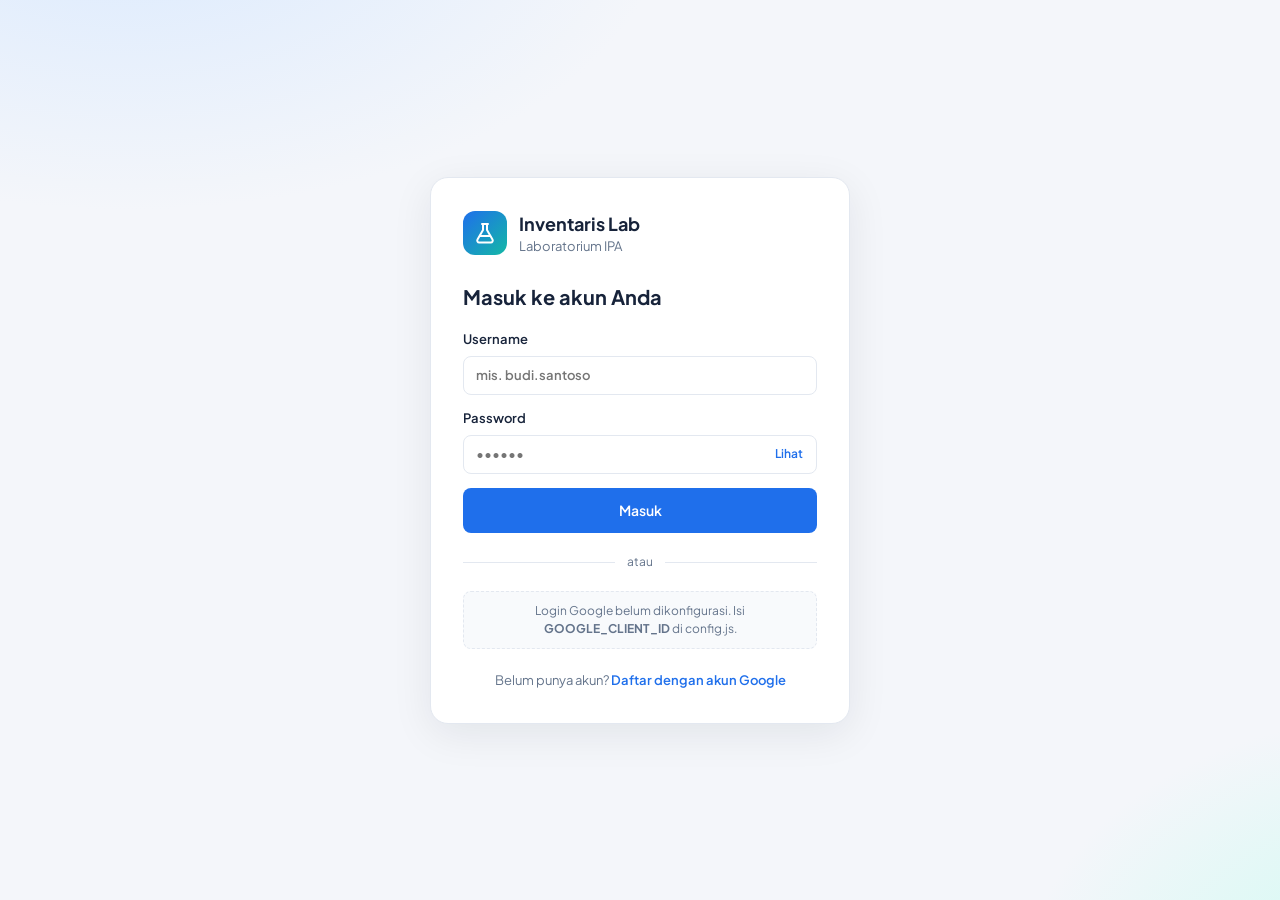
==== e-lab/index.html @ 64765d6a "Add files via upload" ====
<!doctype html>
<html lang="id">
<head>
  <meta charset="utf-8">
  <meta name="viewport" content="width=device-width, initial-scale=1">
  <title>Inventaris Lab</title>
  <link rel="preconnect" href="https://fonts.googleapis.com">
  <link href="https://fonts.googleapis.com/css2?family=Plus+Jakarta+Sans:wght@400;500;600;700&display=swap" rel="stylesheet">
  <link rel="stylesheet" href="style.css">
  <script src="https://accounts.google.com/gsi/client" async defer></script>
</head>
<body>

  <!-- ====================== HALAMAN LOGIN ====================== -->
  <section id="view-login" class="auth-view" hidden>
    <div class="auth-card">
      <div class="auth-brand">
        <div class="logo" aria-hidden="true">
          <svg viewBox="0 0 24 24" width="24" height="24" fill="none" stroke="currentColor" stroke-width="2" stroke-linecap="round" stroke-linejoin="round"><path d="M9 3h6M10 3v6L4.5 18.5A2 2 0 0 0 6.2 21.5h11.6a2 2 0 0 0 1.7-3L14 9V3"/><path d="M7 15h10"/></svg>
        </div>
        <div><h1>Inventaris Lab</h1><p class="muted nama-lab">Laboratorium</p></div>
      </div>
      <h2>Masuk ke akun Anda</h2>
      <form id="formLogin" class="stack" autocomplete="on">
        <label class="field">Username
          <input name="username" required autocomplete="username" placeholder="mis. budi.santoso">
        </label>
        <label class="field">Password
          <span class="pw-wrap">
            <input name="password" type="password" required autocomplete="current-password" placeholder="••••••">
            <button type="button" class="pw-toggle" aria-label="Tampilkan password">Lihat</button>
          </span>
        </label>
        <button type="submit" class="btn primary block">Masuk</button>
      </form>
      <div class="divider"><span>atau</span></div>
      <div id="gLoginBtn" class="gbtn"></div>
      <p class="auth-switch">Belum punya akun? <a href="#register">Daftar dengan akun Google</a></p>
    </div>
  </section>

  <!-- ==================== HALAMAN REGISTRASI ==================== -->
  <section id="view-register" class="auth-view" hidden>
    <div class="auth-card">
      <div class="auth-brand">
        <div class="logo" aria-hidden="true">
          <svg viewBox="0 0 24 24" width="24" height="24" fill="none" stroke="currentColor" stroke-width="2" stroke-linecap="round" stroke-linejoin="round"><path d="M9 3h6M10 3v6L4.5 18.5A2 2 0 0 0 6.2 21.5h11.6a2 2 0 0 0 1.7-3L14 9V3"/><path d="M7 15h10"/></svg>
        </div>
        <div><h1>Inventaris Lab</h1><p class="muted nama-lab">Laboratorium</p></div>
      </div>
      <h2>Daftar akun peminjam</h2>

      <div id="regStep1">
        <ol class="steps">
          <li class="on">Verifikasi email Google</li>
          <li>Buat username &amp; password</li>
        </ol>
        <p class="muted">Pendaftaran memakai email Google Anda agar identitas peminjam terverifikasi.</p>
        <div id="gRegBtn" class="gbtn"></div>
      </div>

      <form id="formRegister" class="stack" hidden>
        <ol class="steps">
          <li class="done">Verifikasi email Google</li>
          <li class="on">Buat username &amp; password</li>
        </ol>
        <div class="email-chip">
          <span>✓</span><div><small>Email terverifikasi</small><strong id="regEmail"></strong></div>
        </div>
        <label class="field">Nama lengkap
          <input name="nama" required placeholder="Nama sesuai identitas">
        </label>
        <label class="field">Username
          <input name="username" required pattern="[a-z0-9._]{3,30}" autocomplete="username"
                 title="3–30 karakter: huruf kecil, angka, titik, garis bawah">
          <small class="hint">Huruf kecil, angka, titik, atau garis bawah (3–30 karakter).</small>
        </label>
        <label class="field">Password
          <span class="pw-wrap">
            <input name="password" type="password" minlength="6" required autocomplete="new-password">
            <button type="button" class="pw-toggle" aria-label="Tampilkan password">Lihat</button>
          </span>
        </label>
        <label class="field">Ulangi password
          <input name="password2" type="password" minlength="6" required autocomplete="new-password">
        </label>
        <button type="submit" class="btn primary block">Daftar</button>
        <button type="button" id="regGanti" class="btn ghost block">Gunakan akun Google lain</button>
      </form>

      <p class="auth-switch">Sudah punya akun? <a href="#login">Masuk</a></p>
    </div>
  </section>

  <!-- ======================= APLIKASI ======================= -->
  <div id="view-app" hidden>
    <header class="topbar">
      <div class="brand">
        <div class="logo sm" aria-hidden="true">
          <svg viewBox="0 0 24 24" width="20" height="20" fill="none" stroke="currentColor" stroke-width="2" stroke-linecap="round" stroke-linejoin="round"><path d="M9 3h6M10 3v6L4.5 18.5A2 2 0 0 0 6.2 21.5h11.6a2 2 0 0 0 1.7-3L14 9V3"/><path d="M7 15h10"/></svg>
        </div>
        <div><h1>Inventaris Lab</h1><p class="muted nama-lab">Laboratorium</p></div>
      </div>
      <div class="topbar-right">
        <div class="user-chip">
          <div class="avatar" id="userAvatar">A</div>
          <div class="user-meta"><strong id="userNama">—</strong><span id="userRole" class="badge">—</span></div>
        </div>
        <button id="btnRefresh" class="btn ghost icon" title="Muat ulang data" aria-label="Muat ulang">
          <svg viewBox="0 0 24 24" width="16" height="16" fill="none" stroke="currentColor" stroke-width="2"><path d="M21 12a9 9 0 1 1-3-6.7L21 8"/><path d="M21 3v5h-5"/></svg>
        </button>
        <button id="btnLogout" class="btn ghost">Keluar</button>
      </div>
    </header>

    <nav id="tabs" class="tabs" role="tablist"></nav>

    <main>
      <!-- ---------- PEMINJAM: KATALOG ---------- -->
      <section id="p-katalog" class="panel">
        <div class="page-head">
          <div><h2>Pinjam barang</h2><p class="muted">Pilih barang lalu ajukan peminjaman. Admin akan menyetujui pengajuan Anda.</p></div>
        </div>
        <div class="toolbar">
          <input id="qKatalog" type="search" placeholder="Cari nama atau kode barang…">
          <select id="fKatalogKat"><option value="">Semua kategori</option></select>
          <label class="check"><input type="checkbox" id="fKatalogAda" checked> Hanya yang tersedia</label>
        </div>
        <div id="gridKatalog" class="item-grid"></div>
        <p id="emptyKatalog" class="empty card" hidden>Tidak ada barang yang cocok.</p>
      </section>

      <!-- ---------- PEMINJAM: PEMINJAMAN SAYA ---------- -->
      <section id="p-saya" class="panel">
        <div class="stats three">
          <div class="stat warn"><span class="stat-label">Menunggu persetujuan</span><strong id="stSayaTunggu">0</strong></div>
          <div class="stat"><span class="stat-label">Sedang saya pinjam</span><strong id="stSayaPinjam">0</strong></div>
          <div class="stat danger"><span class="stat-label">Terlambat kembali</span><strong id="stSayaTelat">0</strong></div>
        </div>
        <div class="toolbar">
          <select id="fSayaStatus"><option value="">Semua status</option></select>
          <div class="spacer"></div>
          <button class="btn primary" data-goto="katalog">+ Ajukan peminjaman</button>
        </div>
        <div class="card table-wrap">
          <table>
            <thead><tr>
              <th>Tgl pinjam</th><th>Barang</th><th class="num">Jml</th><th>Rencana kembali</th>
              <th>Status</th><th>Catatan admin</th><th class="aksi">Aksi</th>
            </tr></thead>
            <tbody id="tbSaya"></tbody>
          </table>
          <p id="emptySaya" class="empty" hidden>Anda belum pernah mengajukan peminjaman.</p>
        </div>
      </section>

      <!-- ---------- ADMIN: DASHBOARD ---------- -->
      <section id="p-dashboard" class="panel">
        <div class="stats five">
          <div class="stat"><span class="stat-label">Jenis barang</span><strong id="stJenis">0</strong></div>
          <div class="stat"><span class="stat-label">Total unit</span><strong id="stUnit">0</strong></div>
          <div class="stat warn"><span class="stat-label">Menunggu persetujuan</span><strong id="stTunggu">0</strong></div>
          <div class="stat info"><span class="stat-label">Unit dipinjam</span><strong id="stPinjam">0</strong></div>
          <div class="stat ok"><span class="stat-label">Pengguna</span><strong id="stUser">0</strong></div>
        </div>
        <div class="grid-2">
          <div class="card">
            <h3 class="card-title">Pengajuan menunggu persetujuan</h3>
            <div id="listTunggu" class="list"></div>
          </div>
          <div class="card">
            <h3 class="card-title">Terlambat dikembalikan</h3>
            <div id="listTelat" class="list"></div>
          </div>
          <div class="card span-2">
            <h3 class="card-title">Unit per kategori</h3>
            <div id="chartKategori" class="bars"></div>
          </div>
        </div>
      </section>

      <!-- ---------- ADMIN: BARANG ---------- -->
      <section id="p-barang" class="panel">
        <div class="toolbar">
          <input id="qBarang" type="search" placeholder="Cari kode, nama, lokasi…">
          <select id="fKategori"><option value="">Semua kategori</option></select>
          <select id="fKondisi"><option value="">Semua kondisi</option></select>
          <div class="spacer"></div>
          <button id="btnExport" class="btn ghost">Export CSV</button>
          <button id="btnTambahBarang" class="btn primary">+ Tambah barang</button>
        </div>
        <div class="card table-wrap">
          <table>
            <thead><tr>
              <th>Kode</th><th>Nama barang</th><th>Kategori</th><th class="num">Jumlah</th>
              <th class="num">Tersedia</th><th>Kondisi</th><th>Lokasi</th><th class="aksi">Aksi</th>
            </tr></thead>
            <tbody id="tbBarang"></tbody>
          </table>
          <p id="emptyBarang" class="empty" hidden>Belum ada data barang.</p>
        </div>
      </section>

      <!-- ---------- ADMIN: PEMINJAMAN ---------- -->
      <section id="p-peminjaman" class="panel">
        <div class="toolbar">
          <input id="qLoan" type="search" placeholder="Cari barang atau peminjam…">
          <select id="fLoanStatus"><option value="">Semua status</option></select>
          <div class="spacer"></div>
          <button id="btnTambahLoan" class="btn primary">+ Tambah peminjaman</button>
        </div>
        <div class="card table-wrap">
          <table>
            <thead><tr>
              <th>Tgl pinjam</th><th>Barang</th><th>Peminjam</th><th class="num">Jml</th>
              <th>Rencana kembali</th><th>Status</th><th>Keperluan</th><th class="aksi">Aksi</th>
            </tr></thead>
            <tbody id="tbLoan"></tbody>
          </table>
          <p id="emptyLoan" class="empty" hidden>Belum ada data peminjaman.</p>
        </div>
      </section>

      <!-- ---------- ADMIN: USERS ---------- -->
      <section id="p-users" class="panel">
        <div class="toolbar">
          <input id="qUser" type="search" placeholder="Cari nama, username, email…">
          <select id="fUserRole">
            <option value="">Semua peran</option><option value="admin">Admin</option><option value="peminjam">Peminjam</option>
          </select>
          <div class="spacer"></div>
          <button id="btnTambahUser" class="btn primary">+ Tambah pengguna</button>
        </div>
        <div class="card table-wrap">
          <table>
            <thead><tr>
              <th>Username</th><th>Nama</th><th>Email</th><th>Peran</th><th>Status</th>
              <th>Terdaftar</th><th class="aksi">Aksi</th>
            </tr></thead>
            <tbody id="tbUser"></tbody>
          </table>
          <p id="emptyUser" class="empty" hidden>Belum ada pengguna.</p>
        </div>
      </section>

      <!-- ---------- PROFIL (semua peran) ---------- -->
      <section id="p-profil" class="panel">
        <div class="grid-2">
          <div class="card">
            <h3 class="card-title">Profil saya</h3>
            <dl class="profile" id="profilInfo"></dl>
          </div>
          <div class="card">
            <h3 class="card-title">Ganti password</h3>
            <form id="formPassword" class="stack">
              <label class="field">Password lama<input name="lama" type="password" required autocomplete="current-password"></label>
              <label class="field">Password baru<input name="baru" type="password" minlength="6" required autocomplete="new-password"></label>
              <label class="field">Ulangi password baru<input name="baru2" type="password" minlength="6" required autocomplete="new-password"></label>
              <button class="btn primary" type="submit">Simpan password</button>
            </form>
          </div>
        </div>
      </section>
    </main>
  </div>

  <!-- ======================= DIALOG ======================= -->
  <dialog id="dlgAjukan">
    <form id="formAjukan" method="dialog">
      <h3>Ajukan peminjaman</h3>
      <div class="ajukan-info" id="ajukanInfo"></div>
      <input type="hidden" name="id_barang">
      <div class="form-grid">
        <label>Jumlah *<input name="jumlah" type="number" min="1" step="1" required value="1"></label>
        <span></span>
        <label>Tanggal pinjam *<input name="tanggal_pinjam" type="date" required></label>
        <label>Rencana kembali *<input name="rencana_kembali" type="date" required></label>
        <label class="full">Keperluan *<textarea name="keperluan" rows="2" required placeholder="mis. Praktikum Biologi kelas XI IPA 2"></textarea></label>
      </div>
      <div class="dlg-actions">
        <button type="button" class="btn ghost" data-close>Batal</button>
        <button type="submit" class="btn primary">Kirim pengajuan</button>
      </div>
    </form>
  </dialog>

  <dialog id="dlgBarang">
    <form id="formBarang" method="dialog">
      <h3 id="dlgBarangTitle">Tambah barang</h3>
      <div class="form-grid">
        <label>Kode barang *<input name="kode" required placeholder="ALT-001"></label>
        <label>Nama barang *<input name="nama" required placeholder="Mikroskop binokuler"></label>
        <label>Kategori<input name="kategori" list="dlKategori" placeholder="Alat Ukur"></label>
        <label>Jumlah *<input name="jumlah" type="number" min="0" step="1" required value="1"></label>
        <label>Kondisi<select name="kondisi"></select></label>
        <label>Lokasi<input name="lokasi" placeholder="Lemari A / Rak 2"></label>
        <label>Tanggal masuk<input name="tanggal_masuk" type="date"></label>
        <label class="full">Keterangan<textarea name="keterangan" rows="2"></textarea></label>
      </div>
      <datalist id="dlKategori"></datalist>
      <div class="dlg-actions">
        <button type="button" class="btn ghost" data-close>Batal</button>
        <button type="submit" class="btn primary">Simpan</button>
      </div>
    </form>
  </dialog>

  <dialog id="dlgLoan">
    <form id="formLoan" method="dialog">
      <h3 id="dlgLoanTitle">Tambah peminjaman</h3>
      <div class="form-grid">
        <label class="full">Peminjam *<select name="id_user" required></select></label>
        <label class="full">Barang *<select name="id_barang" required></select></label>
        <label>Jumlah *<input name="jumlah" type="number" min="1" step="1" required value="1"></label>
        <label>Status<select name="status"></select></label>
        <label>Tanggal pinjam<input name="tanggal_pinjam" type="date"></label>
        <label>Rencana kembali<input name="rencana_kembali" type="date"></label>
        <label>Tanggal kembali<input name="tanggal_kembali" type="date"></label>
        <span></span>
        <label class="full">Keperluan<textarea name="keperluan" rows="2"></textarea></label>
        <label class="full">Catatan admin<textarea name="catatan_admin" rows="2"></textarea></label>
      </div>
      <p id="loanStokInfo" class="hint"></p>
      <div class="dlg-actions">
        <button type="button" class="btn ghost" data-close>Batal</button>
        <button type="submit" class="btn primary">Simpan</button>
      </div>
    </form>
  </dialog>

  <dialog id="dlgUser">
    <form id="formUser" method="dialog">
      <h3 id="dlgUserTitle">Tambah pengguna</h3>
      <div class="form-grid">
        <label>Username *<input name="username" required pattern="[a-z0-9._]{3,30}" title="3–30 karakter: huruf kecil, angka, titik, garis bawah"></label>
        <label>Nama *<input name="nama" required></label>
        <label class="full">Email<input name="email" type="email" placeholder="nama@gmail.com"></label>
        <label>Peran<select name="role"><option value="peminjam">Peminjam</option><option value="admin">Admin</option></select></label>
        <label>Status<select name="status"><option value="aktif">Aktif</option><option value="nonaktif">Nonaktif</option></select></label>
        <label class="full">Password <span id="pwHint" class="hint inline"></span><input name="password" type="password" minlength="6" autocomplete="new-password"></label>
      </div>
      <div class="dlg-actions">
        <button type="button" class="btn ghost" data-close>Batal</button>
        <button type="submit" class="btn primary">Simpan</button>
      </div>
    </form>
  </dialog>

  <div id="loader" class="loader" hidden><div class="spinner"></div></div>
  <div id="toast" class="toast" role="status"></div>

  <script src="config.js"></script>
  <script src="script.js"></script>
</body>
</html>
---- e-lab/style.css ----
:root {
  --bg: #f4f6fa;
  --surface: #ffffff;
  --border: #e3e8f0;
  --text: #17233a;
  --muted: #64748b;
  --primary: #1f6feb;
  --primary-dark: #1858c0;
  --ok: #15803d;   --ok-bg: #dcfce7;
  --warn: #b45309; --warn-bg: #fef3c7;
  --bad: #b91c1c;  --bad-bg: #fee2e2;
  --info: #1d4ed8; --info-bg: #dbeafe;
  --radius: 12px;
  --shadow: 0 1px 2px rgba(15, 23, 42, .05), 0 4px 16px rgba(15, 23, 42, .04);
}

* { box-sizing: border-box; }
[hidden] { display: none !important; }
html, body { margin: 0; }
body {
  font-family: 'Plus Jakarta Sans', system-ui, sans-serif;
  background: var(--bg); color: var(--text); font-size: 14px; line-height: 1.5;
}
h1, h2, h3, h4 { margin: 0; }
a { color: var(--primary); font-weight: 600; text-decoration: none; }
a:hover { text-decoration: underline; }
.muted { color: var(--muted); margin: 0; font-size: 13px; }
.hint { color: var(--muted); font-size: 12px; font-weight: 400; margin: 0; }
.hint.inline { margin-left: 4px; }

.logo {
  width: 44px; height: 44px; border-radius: 12px; display: grid; place-items: center; flex: none;
  background: linear-gradient(135deg, #1f6feb, #14b8a6); color: #fff;
}
.logo.sm { width: 38px; height: 38px; border-radius: 10px; }

/* ================= AUTH ================= */
.auth-view {
  min-height: 100vh; display: grid; place-items: center; padding: 32px 16px;
  background:
    radial-gradient(900px 500px at 10% -10%, #dbeafe 0%, transparent 60%),
    radial-gradient(700px 500px at 110% 110%, #ccfbf1 0%, transparent 55%),
    var(--bg);
}
.auth-card {
  width: 100%; max-width: 420px; background: var(--surface); border: 1px solid var(--border);
  border-radius: 18px; padding: 32px; box-shadow: 0 10px 40px rgba(15, 23, 42, .08);
}
.auth-brand { display: flex; align-items: center; gap: 12px; margin-bottom: 26px; }
.auth-brand h1 { font-size: 18px; }
.auth-card h2 { font-size: 20px; margin-bottom: 18px; }
.stack { display: flex; flex-direction: column; gap: 14px; }
.field { display: flex; flex-direction: column; gap: 6px; font-weight: 600; font-size: 13px; }
.pw-wrap { position: relative; display: block; }
.pw-wrap input { padding-right: 64px; }
.pw-toggle {
  position: absolute; right: 6px; top: 50%; transform: translateY(-50%);
  border: 0; background: none; color: var(--primary); font: inherit; font-size: 12px; font-weight: 600;
  padding: 6px 8px; cursor: pointer;
}
.divider { display: flex; align-items: center; gap: 12px; color: var(--muted); font-size: 12px; margin: 20px 0; }
.divider::before, .divider::after { content: ''; flex: 1; height: 1px; background: var(--border); }
.gbtn { display: flex; justify-content: center; min-height: 44px; }
.gbtn .hint { text-align: center; padding: 10px; background: #f8fafc; border: 1px dashed var(--border); border-radius: 8px; }
.auth-switch { text-align: center; margin: 22px 0 0; color: var(--muted); font-size: 13px; }
.email-chip {
  display: flex; align-items: center; gap: 12px; padding: 12px 14px; border-radius: 10px;
  background: var(--ok-bg); color: var(--ok);
}
.email-chip > span {
  width: 28px; height: 28px; border-radius: 50%; display: grid; place-items: center;
  background: var(--ok); color: #fff; font-weight: 700; flex: none;
}
.email-chip small { display: block; font-size: 11px; }
.email-chip strong { color: var(--text); word-break: break-all; }
.steps { list-style: none; padding: 0; margin: 0 0 16px; display: flex; gap: 8px; counter-reset: s; }
.steps li {
  flex: 1; font-size: 12px; color: var(--muted); padding-top: 8px; border-top: 3px solid var(--border);
  counter-increment: s;
}
.steps li::before { content: counter(s) '. '; font-weight: 700; }
.steps li.on { color: var(--primary); border-top-color: var(--primary); font-weight: 600; }
.steps li.done { color: var(--ok); border-top-color: var(--ok); }
#regStep1 .muted { margin-bottom: 18px; }

/* ================= TOPBAR & TABS ================= */
.topbar {
  display: flex; align-items: center; justify-content: space-between; gap: 12px;
  padding: 14px 24px; background: var(--surface); border-bottom: 1px solid var(--border);
}
.brand { display: flex; align-items: center; gap: 12px; min-width: 0; }
.brand h1 { font-size: 17px; }
.topbar-right { display: flex; align-items: center; gap: 10px; }
.user-chip { display: flex; align-items: center; gap: 10px; padding-right: 6px; }
.avatar {
  width: 36px; height: 36px; border-radius: 50%; display: grid; place-items: center;
  background: #e0e7ff; color: #3730a3; font-weight: 700;
}
.user-meta { display: flex; flex-direction: column; line-height: 1.2; align-items: flex-start; gap: 3px; }
.user-meta strong { font-size: 13px; max-width: 160px; overflow: hidden; text-overflow: ellipsis; white-space: nowrap; }
.user-meta .badge { font-size: 11px; padding: 1px 8px; }

.tabs {
  display: flex; gap: 4px; padding: 0 24px; background: var(--surface);
  border-bottom: 1px solid var(--border); overflow-x: auto;
}
.tab {
  border: 0; background: none; padding: 12px 14px; font: inherit; font-weight: 600; color: var(--muted);
  cursor: pointer; border-bottom: 2px solid transparent; white-space: nowrap;
  display: inline-flex; align-items: center; gap: 6px;
}
.tab:hover { color: var(--text); }
.tab.active { color: var(--primary); border-bottom-color: var(--primary); }
.tab .count {
  background: #ef4444; color: #fff; border-radius: 99px; font-size: 11px; padding: 0 7px; line-height: 18px;
}

main { padding: 24px; max-width: 1280px; margin: 0 auto; }
.panel { display: none; }
.panel.active { display: block; animation: fade .2s ease; }
@keyframes fade { from { opacity: 0; transform: translateY(4px); } to { opacity: 1; } }
.page-head { margin-bottom: 14px; }
.page-head h2 { font-size: 20px; }

/* ================= CARDS & STATS ================= */
.card {
  background: var(--surface); border: 1px solid var(--border); border-radius: var(--radius);
  box-shadow: var(--shadow); padding: 18px;
}
.card-title { font-size: 15px; margin-bottom: 12px; }
.stats { display: grid; gap: 16px; margin-bottom: 16px; }
.stats.three { grid-template-columns: repeat(3, 1fr); }
.stats.five { grid-template-columns: repeat(5, 1fr); }
.stat {
  background: var(--surface); border: 1px solid var(--border); border-radius: var(--radius);
  padding: 14px 16px; box-shadow: var(--shadow); border-left: 4px solid var(--primary);
}
.stat.warn { border-left-color: #f59e0b; }
.stat.danger { border-left-color: #ef4444; }
.stat.info { border-left-color: #6366f1; }
.stat.ok { border-left-color: #10b981; }
.stat-label { display: block; color: var(--muted); font-size: 12px; }
.stat strong { font-size: 26px; font-variant-numeric: tabular-nums; }
.grid-2 { display: grid; grid-template-columns: 1fr 1fr; gap: 16px; }
.span-2 { grid-column: 1 / -1; }

.bars { display: flex; flex-direction: column; gap: 10px; }
.bar-row { display: grid; grid-template-columns: 140px 1fr 48px; align-items: center; gap: 10px; font-size: 13px; }
.bar-row span:first-child { overflow: hidden; text-overflow: ellipsis; white-space: nowrap; }
.bar-track { height: 10px; background: #eef2f7; border-radius: 99px; overflow: hidden; }
.bar-fill { height: 100%; background: linear-gradient(90deg, #1f6feb, #14b8a6); border-radius: 99px; }
.bar-row .num { text-align: right; font-weight: 600; font-variant-numeric: tabular-nums; }

.list { display: flex; flex-direction: column; }
.list-item {
  display: flex; justify-content: space-between; align-items: center; gap: 10px;
  padding: 10px 0; border-bottom: 1px solid var(--border);
}
.list-item:last-child { border-bottom: 0; }
.list-item small { color: var(--muted); display: block; }
.list-item .acts { display: flex; gap: 6px; flex: none; }
.overdue { color: var(--bad); font-weight: 600; white-space: nowrap; }

/* ================= KATALOG ================= */
.item-grid { display: grid; grid-template-columns: repeat(auto-fill, minmax(240px, 1fr)); gap: 14px; }
.item-card {
  background: var(--surface); border: 1px solid var(--border); border-radius: var(--radius);
  box-shadow: var(--shadow); padding: 16px; display: flex; flex-direction: column; gap: 6px;
  transition: border-color .15s, transform .15s;
}
.item-card:hover { border-color: #bfd3f5; transform: translateY(-1px); }
.item-top { display: flex; justify-content: space-between; align-items: center; gap: 8px; }
.item-card h4 { font-size: 15px; }
.item-foot { display: flex; justify-content: space-between; align-items: center; margin-top: auto; padding-top: 10px; gap: 8px; }
.stok strong { font-size: 18px; }
.stok.habis strong { color: var(--bad); }
.ajukan-info {
  background: #f8fafc; border: 1px solid var(--border); border-radius: 10px; padding: 12px 14px; margin-bottom: 14px;
}
.ajukan-info strong { display: block; font-size: 15px; }

/* ================= TOOLBAR & FORM ================= */
.toolbar { display: flex; flex-wrap: wrap; gap: 10px; margin-bottom: 14px; align-items: center; }
.toolbar .spacer { flex: 1; }
input, select, textarea {
  font: inherit; color: inherit; background: var(--surface);
  border: 1px solid var(--border); border-radius: 8px; padding: 9px 12px; width: 100%;
}
.toolbar input[type=search] { width: 260px; }
.toolbar select { width: auto; }
.check { display: inline-flex; align-items: center; gap: 6px; font-size: 13px; color: var(--muted); cursor: pointer; }
.check input { width: auto; }
input:focus, select:focus, textarea:focus {
  outline: none; border-color: var(--primary); box-shadow: 0 0 0 3px rgba(31, 111, 235, .15);
}

.btn {
  display: inline-flex; align-items: center; justify-content: center; gap: 6px; font: inherit; font-weight: 600;
  border-radius: 8px; padding: 9px 14px; border: 1px solid transparent; cursor: pointer;
  transition: background .15s, border-color .15s;
}
.btn.block { width: 100%; padding: 11px 14px; }
.btn.icon { padding: 9px 10px; }
.btn.primary { background: var(--primary); color: #fff; }
.btn.primary:hover { background: var(--primary-dark); }
.btn.primary:disabled { background: #a8bfe6; cursor: not-allowed; }
.btn.ghost { background: var(--surface); border-color: var(--border); color: var(--text); }
.btn.ghost:hover { border-color: #c7d0dd; background: #f8fafc; }
.btn.sm { padding: 6px 12px; font-size: 13px; }
.btn-sm {
  font: inherit; font-size: 12px; font-weight: 600; padding: 5px 9px; border-radius: 6px;
  border: 1px solid var(--border); background: var(--surface); cursor: pointer; color: var(--text); white-space: nowrap;
}
.btn-sm:hover { background: #f1f5f9; }
.btn-sm.blue { color: var(--info); }
.btn-sm.red { color: var(--bad); }
.btn-sm.green { color: var(--ok); }
.btn-sm.amber { color: var(--warn); }

/* ================= TABLE ================= */
.table-wrap { padding: 0; overflow-x: auto; }
table { width: 100%; border-collapse: collapse; }
th, td { padding: 12px 14px; text-align: left; border-bottom: 1px solid var(--border); white-space: nowrap; }
th { font-size: 12px; text-transform: uppercase; letter-spacing: .04em; color: var(--muted); background: #f8fafc; }
tbody tr:hover { background: #f8fafc; }
tbody tr:last-child td { border-bottom: 0; }
td.num, th.num { text-align: right; font-variant-numeric: tabular-nums; }
th.aksi { text-align: right; }
td.aksi { text-align: right; }
td.aksi .acts { display: inline-flex; gap: 6px; }
td.wrap { white-space: normal; min-width: 160px; max-width: 280px; color: var(--muted); }
.kode { font-family: ui-monospace, SFMono-Regular, Menlo, monospace; font-size: 12px; color: var(--muted); }
.empty { text-align: center; color: var(--muted); padding: 32px; margin: 0; }
.zero { color: var(--bad); font-weight: 700; }

.badge {
  display: inline-block; padding: 3px 10px; border-radius: 99px; font-size: 12px; font-weight: 600;
  background: #eef2f7; color: var(--muted); white-space: nowrap;
}
.badge.ok { background: var(--ok-bg); color: var(--ok); }
.badge.warn { background: var(--warn-bg); color: var(--warn); }
.badge.bad { background: var(--bad-bg); color: var(--bad); }
.badge.info { background: var(--info-bg); color: var(--info); }
.badge.purple { background: #ede9fe; color: #6d28d9; }

.profile { display: grid; grid-template-columns: 120px 1fr; gap: 10px 12px; margin: 0; }
.profile dt { color: var(--muted); }
.profile dd { margin: 0; font-weight: 600; word-break: break-all; }

/* ================= DIALOG ================= */
dialog {
  border: 0; border-radius: 14px; padding: 0; width: min(560px, calc(100vw - 32px));
  box-shadow: 0 20px 60px rgba(15, 23, 42, .25); color: var(--text);
}
dialog::backdrop { background: rgba(15, 23, 42, .45); }
dialog form { padding: 22px; }
dialog h3 { font-size: 17px; margin-bottom: 16px; }
.form-grid { display: grid; grid-template-columns: 1fr 1fr; gap: 12px; }
.form-grid label { display: flex; flex-direction: column; gap: 5px; font-size: 13px; font-weight: 600; }
.form-grid .full { grid-column: 1 / -1; }
.dlg-actions { display: flex; justify-content: flex-end; gap: 8px; margin-top: 18px; }
#loanStokInfo { margin-top: 10px; }

/* ================= LOADER & TOAST ================= */
.loader { position: fixed; inset: 0; background: rgba(255, 255, 255, .55); display: grid; place-items: center; z-index: 100; }
.spinner {
  width: 36px; height: 36px; border: 3px solid #dbe3ef; border-top-color: var(--primary);
  border-radius: 50%; animation: spin .8s linear infinite;
}
@keyframes spin { to { transform: rotate(360deg); } }
.toast {
  position: fixed; bottom: 20px; left: 50%; transform: translate(-50%, 20px); opacity: 0;
  background: #17233a; color: #fff; padding: 11px 18px; border-radius: 10px; font-weight: 500;
  transition: .25s; pointer-events: none; z-index: 110; max-width: calc(100vw - 32px); text-align: center;
}
.toast.show { opacity: 1; transform: translate(-50%, 0); }
.toast.error { background: var(--bad); }

/* ================= RESPONSIVE ================= */
@media (max-width: 1000px) {
  .stats.five { grid-template-columns: repeat(3, 1fr); }
}
@media (max-width: 800px) {
  .grid-2 { grid-template-columns: 1fr; }
  .stats.three, .stats.five { grid-template-columns: repeat(2, 1fr); }
}
@media (max-width: 600px) {
  .topbar, main { padding-left: 16px; padding-right: 16px; }
  .tabs { padding: 0 16px; }
  .brand > div:last-child, .user-meta { display: none; }
  .toolbar input[type=search], .toolbar select { width: 100%; }
  .toolbar .spacer { display: none; }
  .toolbar .btn { flex: 1; }
  .form-grid { grid-template-columns: 1fr; }
  .form-grid > span:empty { display: none; }
  .auth-card { padding: 24px 20px; }
  .stat strong { font-size: 22px; }
  .bar-row { grid-template-columns: 100px 1fr 40px; }
}
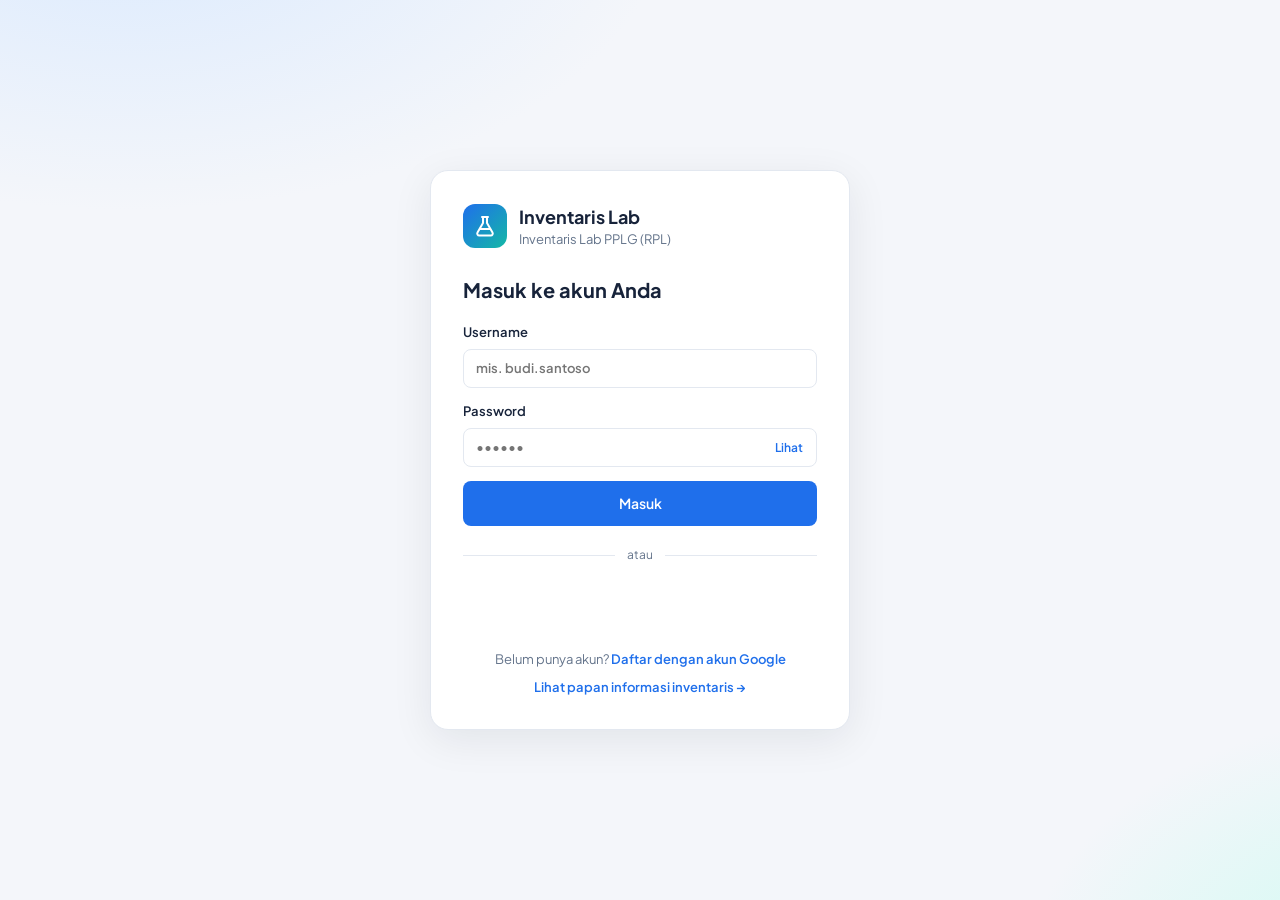
==== commit a7142ae8: "Add lab selection and update item table structure" ====
--- a/e-lab/index.html
+++ b/e-lab/index.html
@@ -36,6 +36,7 @@
       <div class="divider"><span>atau</span></div>
       <div id="gLoginBtn" class="gbtn"></div>
       <p class="auth-switch">Belum punya akun? <a href="#register">Daftar dengan akun Google</a></p>
+      <p class="auth-switch" style="margin-top:8px"><a href="display.html">Lihat papan informasi inventaris →</a></p>
     </div>
   </section>
 
@@ -123,6 +124,7 @@
         </div>
         <div class="toolbar">
           <input id="qKatalog" type="search" placeholder="Cari nama atau kode barang…">
+          <select id="fKatalogLab"><option value="">Semua lab</option></select>
           <select id="fKatalogKat"><option value="">Semua kategori</option></select>
           <label class="check"><input type="checkbox" id="fKatalogAda" checked> Hanya yang tersedia</label>
         </div>
@@ -183,7 +185,8 @@
       <section id="p-barang" class="panel">
         <div class="toolbar">
           <input id="qBarang" type="search" placeholder="Cari kode, nama, lokasi…">
-          <select id="fKategori"><option value="">Semua kategori</option></select>
+          <select id="fLab"><option value="">Semua lab</option></select>
+        <select id="fKategori"><option value="">Semua kategori</option></select>
           <select id="fKondisi"><option value="">Semua kondisi</option></select>
           <div class="spacer"></div>
           <button id="btnExport" class="btn ghost">Export CSV</button>
@@ -192,7 +195,7 @@
         <div class="card table-wrap">
           <table>
             <thead><tr>
-              <th>Kode</th><th>Nama barang</th><th>Kategori</th><th class="num">Jumlah</th>
+              <th>Kode</th><th>Nama barang</th><th>Lab</th><th>Kategori</th><th class="num">Jumlah</th>
               <th class="num">Tersedia</th><th>Kondisi</th><th>Lokasi</th><th class="aksi">Aksi</th>
             </tr></thead>
             <tbody id="tbBarang"></tbody>
@@ -290,6 +293,7 @@
       <div class="form-grid">
         <label>Kode barang *<input name="kode" required placeholder="ALT-001"></label>
         <label>Nama barang *<input name="nama" required placeholder="Mikroskop binokuler"></label>
+        <label>Lab<input name="lab" list="dlLab" placeholder="Lab Kimia"></label>
         <label>Kategori<input name="kategori" list="dlKategori" placeholder="Alat Ukur"></label>
         <label>Jumlah *<input name="jumlah" type="number" min="0" step="1" required value="1"></label>
         <label>Kondisi<select name="kondisi"></select></label>
@@ -298,6 +302,7 @@
         <label class="full">Keterangan<textarea name="keterangan" rows="2"></textarea></label>
       </div>
       <datalist id="dlKategori"></datalist>
+      <datalist id="dlLab"></datalist>
       <div class="dlg-actions">
         <button type="button" class="btn ghost" data-close>Batal</button>
         <button type="submit" class="btn primary">Simpan</button>
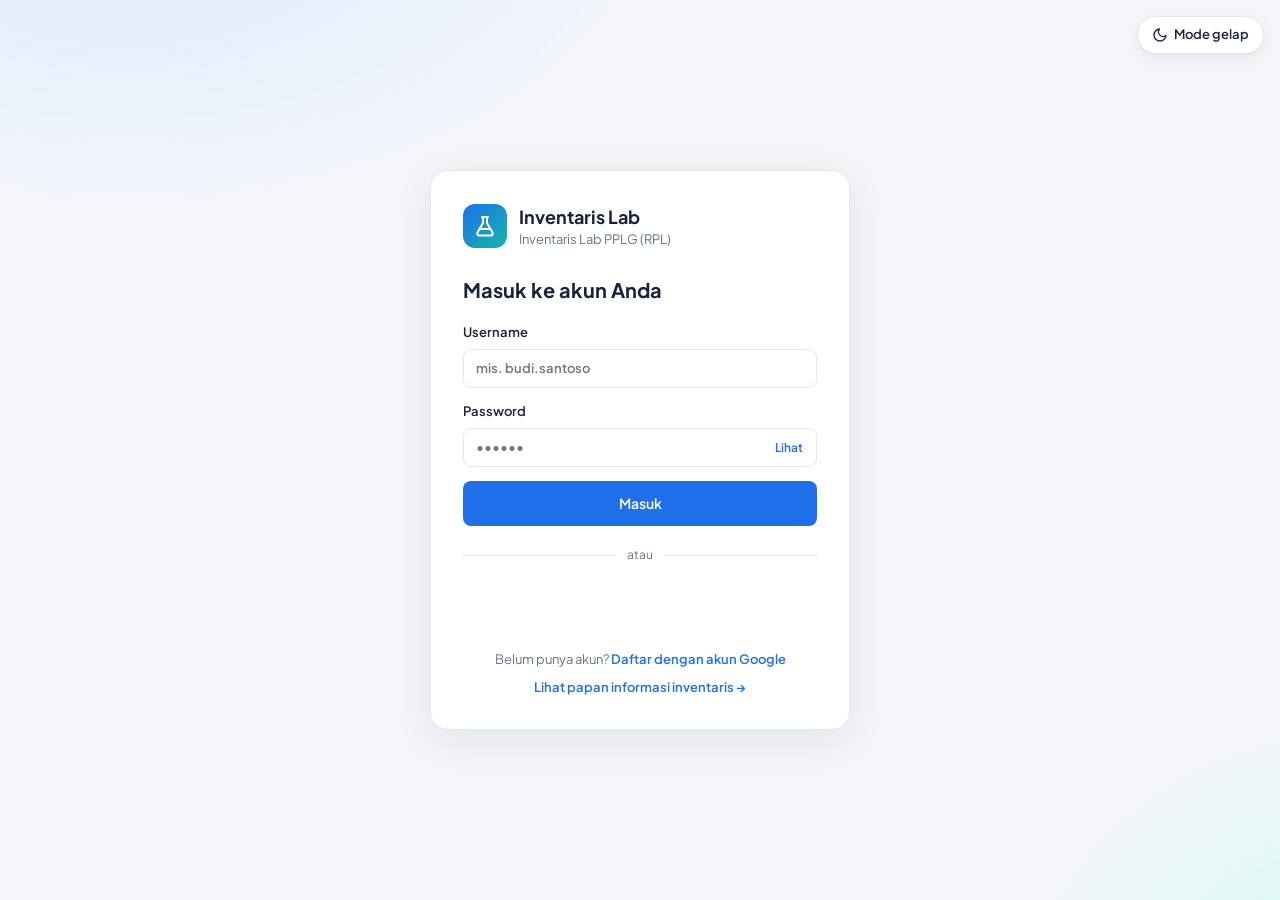
==== commit 7375807b: "Implement theme toggle feature in index.html Added theme toggle functionality with dark/light mode s" ====
--- a/e-lab/index.html
+++ b/e-lab/index.html
@@ -6,10 +6,107 @@
   <title>Inventaris Lab</title>
   <link rel="preconnect" href="https://fonts.googleapis.com">
   <link href="https://fonts.googleapis.com/css2?family=Plus+Jakarta+Sans:wght@400;500;600;700&display=swap" rel="stylesheet">
+  <meta name="theme-color" content="#f4f6fa">
+  <!-- Tema terang/gelap (sama dengan theme.js, ditanam agar index.html bisa berdiri sendiri) -->
+  <script>
+/* ============================================================
+ *  Tema terang / gelap — dimuat di <head> agar tidak berkedip.
+ *  - Default mengikuti pengaturan perangkat.
+ *  - Pilihan pengguna disimpan di browser.
+ *  - Tombol apa pun dengan atribut [data-theme-toggle] akan mengganti tema.
+ * ============================================================ */
+(function () {
+  'use strict';
+  var KEY = 'invlab_tema';
+  var root = document.documentElement;
+  var mq = window.matchMedia ? window.matchMedia('(prefers-color-scheme: dark)') : null;
+
+  function simpanan() {
+    try { var v = localStorage.getItem(KEY); return v === 'dark' || v === 'light' ? v : null; }
+    catch (e) { return null; }
+  }
+  function sistem() { return mq && mq.matches ? 'dark' : 'light'; }
+
+  var IKON = {
+    // ikon menunjukkan tema tujuan
+    dark: '<svg viewBox="0 0 24 24" width="16" height="16" fill="none" stroke="currentColor" stroke-width="2" stroke-linecap="round" stroke-linejoin="round" aria-hidden="true"><path d="M21 12.8A9 9 0 1 1 11.2 3a7 7 0 0 0 9.8 9.8z"/></svg>',
+    light: '<svg viewBox="0 0 24 24" width="16" height="16" fill="none" stroke="currentColor" stroke-width="2" stroke-linecap="round" stroke-linejoin="round" aria-hidden="true"><circle cx="12" cy="12" r="4"/><path d="M12 2v2M12 20v2M4.9 4.9l1.4 1.4M17.7 17.7l1.4 1.4M2 12h2M20 12h2M4.9 19.1l1.4-1.4M17.7 6.3l1.4-1.4"/></svg>'
+  };
+
+  function perbaruiTombol(t) {
+    var tujuan = t === 'dark' ? 'light' : 'dark';
+    var label = tujuan === 'dark' ? 'Mode gelap' : 'Mode terang';
+    var list = document.querySelectorAll('[data-theme-toggle]');
+    for (var i = 0; i < list.length; i++) {
+      var b = list[i];
+      b.setAttribute('aria-label', 'Ganti ke ' + label.toLowerCase());
+      b.setAttribute('title', 'Ganti ke ' + label.toLowerCase());
+      b.setAttribute('aria-pressed', t === 'dark' ? 'true' : 'false');
+      b.innerHTML = IKON[tujuan] + (b.hasAttribute('data-theme-label') ? '<span>' + label + '</span>' : '');
+    }
+  }
+
+  function terapkan(t) {
+    root.setAttribute('data-theme', t);
+    root.style.colorScheme = t;
+    var meta = document.querySelector('meta[name="theme-color"]');
+    if (meta) meta.setAttribute('content', t === 'dark' ? '#111214' : '#f4f6fa');
+    perbaruiTombol(t);
+    try { window.dispatchEvent(new CustomEvent('temaberubah', { detail: t })); } catch (e) { /* abaikan */ }
+  }
+
+  window.Tema = {
+    get: function () { return root.getAttribute('data-theme') || sistem(); },
+    set: function (t) {
+      try { localStorage.setItem(KEY, t); } catch (e) { /* abaikan */ }
+      terapkan(t);
+    },
+    toggle: function () { this.set(this.get() === 'dark' ? 'light' : 'dark'); }
+  };
+
+  // ?tema=gelap / ?tema=terang di alamat halaman memaksa tema (mis. untuk TV), tanpa disimpan
+  var paksa = null;
+  try {
+    var q = new URLSearchParams(location.search).get('tema');
+    if (q === 'gelap' || q === 'dark') paksa = 'dark';
+    if (q === 'terang' || q === 'light') paksa = 'light';
+  } catch (e) { /* abaikan */ }
+
+  terapkan(paksa || simpanan() || sistem());
+
+  // ikut perubahan tema perangkat selama pengguna belum memilih sendiri
+  if (mq) {
+    var ikut = function () { if (!simpanan() && !paksa) terapkan(sistem()); };
+    if (mq.addEventListener) mq.addEventListener('change', ikut); else if (mq.addListener) mq.addListener(ikut);
+  }
+
+  document.addEventListener('click', function (e) {
+    var b = e.target.closest && e.target.closest('[data-theme-toggle]');
+    if (b) { e.preventDefault(); window.Tema.toggle(); }
+  });
+  document.addEventListener('DOMContentLoaded', function () { perbaruiTombol(window.Tema.get()); });
+})();
+  </script>
+  <style>
+    /* gaya tombol tema — ditanam agar tetap tampil walau style.css versi lama */
+    .theme-float { position: fixed; top: 16px; right: 16px; z-index: 20; display: inline-flex; align-items: center; gap: 6px;
+      font: inherit; font-size: 13px; font-weight: 600; padding: 8px 14px; border-radius: 99px; cursor: pointer;
+      background: var(--surface, #fff); color: var(--text, #17233a); border: 1px solid var(--border, #e3e8f0);
+      box-shadow: 0 1px 2px rgba(15,23,42,.06), 0 4px 16px rgba(15,23,42,.06); }
+    .theme-float svg, .btn.theme svg { flex: none; }
+    .btn.theme { display: inline-flex; align-items: center; gap: 6px; }
+    @media (max-width: 600px) {
+      .btn.theme span { display: none; }
+      .btn.theme { padding: 9px 10px; }
+      .theme-float { top: 12px; right: 12px; padding: 7px 12px; }
+    }
+  </style>
   <link rel="stylesheet" href="style.css">
   <script src="https://accounts.google.com/gsi/client" async defer></script>
 </head>
 <body>
+
+  <button type="button" class="theme-float" id="themeFloat" data-theme-toggle data-theme-label aria-label="Ganti tema">Mode gelap</button>
 
   <!-- ====================== HALAMAN LOGIN ====================== -->
   <section id="view-login" class="auth-view" hidden>
@@ -107,6 +204,7 @@
           <div class="avatar" id="userAvatar">A</div>
           <div class="user-meta"><strong id="userNama">—</strong><span id="userRole" class="badge">—</span></div>
         </div>
+        <button type="button" class="btn ghost theme" data-theme-toggle data-theme-label aria-label="Ganti tema">Mode gelap</button>
         <button id="btnRefresh" class="btn ghost icon" title="Muat ulang data" aria-label="Muat ulang">
           <svg viewBox="0 0 24 24" width="16" height="16" fill="none" stroke="currentColor" stroke-width="2"><path d="M21 12a9 9 0 1 1-3-6.7L21 8"/><path d="M21 3v5h-5"/></svg>
         </button>
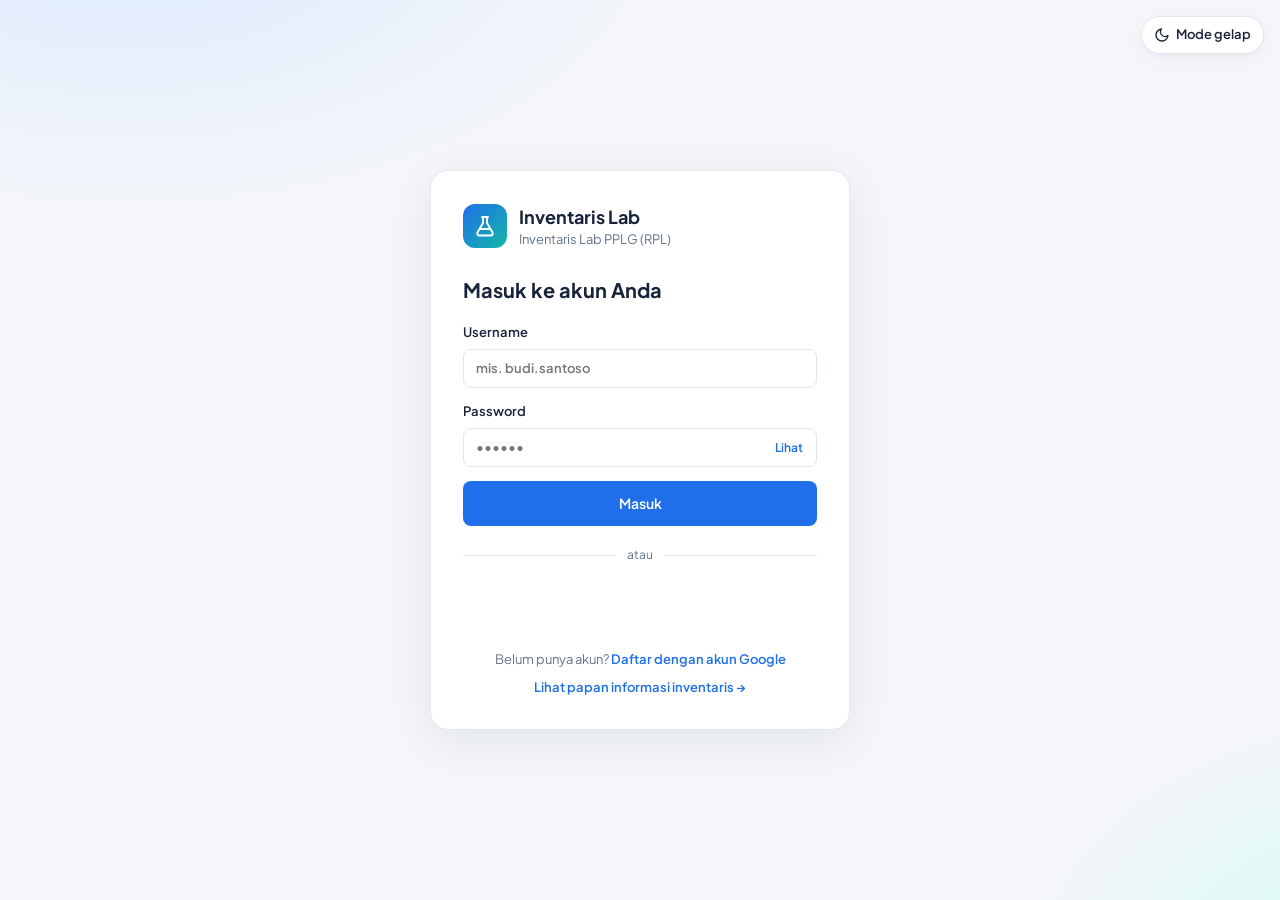
==== commit 119aab15: "Add color-scheme to Google button for dark mode Added color-scheme property to Google button to prev" ====
--- a/e-lab/index.html
+++ b/e-lab/index.html
@@ -95,6 +95,7 @@
       box-shadow: 0 1px 2px rgba(15,23,42,.06), 0 4px 16px rgba(15,23,42,.06); }
     .theme-float svg, .btn.theme svg { flex: none; }
     .btn.theme { display: inline-flex; align-items: center; gap: 6px; }
+    .gbtn, .gbtn iframe { color-scheme: light; } /* cegah sudut putih tombol Google di mode gelap */
     @media (max-width: 600px) {
       .btn.theme span { display: none; }
       .btn.theme { padding: 9px 10px; }
--- a/e-lab/style.css
+++ b/e-lab/style.css
@@ -12,6 +12,61 @@
   --info: #1d4ed8; --info-bg: #dbeafe;
   --radius: 12px;
   --shadow: 0 1px 2px rgba(15, 23, 42, .05), 0 4px 16px rgba(15, 23, 42, .04);
+
+  --surface-2: #f8fafc;      /* header tabel, hover baris, kotak info */
+  --hover: #f1f5f9;
+  --border-strong: #c7d0dd;
+  --track: #eef2f7;
+  --primary-soft: #a8bfe6;
+  --focus: rgba(31, 111, 235, .15);
+  --card-hover: #bfd3f5;
+  --avatar-bg: #e0e7ff;  --avatar-ink: #3730a3;
+  --purple-bg: #ede9fe;  --purple-ink: #6d28d9;
+  --glow-1: #dbeafe;     --glow-2: #ccfbf1;
+  --auth-shadow: 0 10px 40px rgba(15, 23, 42, .08);
+  --dlg-shadow: 0 20px 60px rgba(15, 23, 42, .25);
+  --backdrop: rgba(15, 23, 42, .45);
+  --loader-bg: rgba(255, 255, 255, .55);
+  --spinner-track: #dbe3ef;
+  --toast-bg: #17233a;
+  --btn-bg: var(--primary); --btn-bg-hover: var(--primary-dark);
+  --stat-blue: var(--primary); --stat-amber: #f59e0b; --stat-red: #ef4444; --stat-indigo: #6366f1; --stat-green: #10b981;
+  color-scheme: light;
+}
+
+/* ================= DARK MODE =================
+   Diaktifkan oleh theme.js (atribut data-theme pada <html>). */
+:root[data-theme="dark"] {
+  color-scheme: dark;
+  --bg: #0f1115;
+  --surface: #181b21;
+  --surface-2: #1f232b;
+  --hover: #262b34;
+  --border: #2b3039;
+  --border-strong: #3a414d;
+  --text: #e8ebf0;
+  --muted: #9aa4b2;
+  --primary: #4c8df6;
+  --primary-dark: #3b7ce6;
+  --primary-soft: #2c4466;
+  --focus: rgba(76, 141, 246, .28);
+  --card-hover: #34507a;
+  --track: #262b34;
+  --ok: #6fd391;   --ok-bg: #173523;
+  --warn: #f2c063; --warn-bg: #3a2e12;
+  --bad: #f19595;  --bad-bg: #3d1d1f;
+  --info: #9cc3fa; --info-bg: #182a46;
+  --avatar-bg: #262f4d;  --avatar-ink: #b9c6ff;
+  --purple-bg: #2c2346;  --purple-ink: #c8b5ff;
+  --glow-1: rgba(31, 111, 235, .22); --glow-2: rgba(20, 184, 166, .14);
+  --shadow: 0 1px 2px rgba(0, 0, 0, .3);
+  --auth-shadow: 0 10px 40px rgba(0, 0, 0, .45);
+  --dlg-shadow: 0 20px 60px rgba(0, 0, 0, .6);
+  --backdrop: rgba(0, 0, 0, .6);
+  --loader-bg: rgba(15, 17, 21, .6);
+  --spinner-track: #2b3039;
+  --toast-bg: #2a303b;
+  --btn-bg: #2f6fd6; --btn-bg-hover: #2862c2;
 }
 
 * { box-sizing: border-box; }
@@ -38,13 +93,13 @@
 .auth-view {
   min-height: 100vh; display: grid; place-items: center; padding: 32px 16px;
   background:
-    radial-gradient(900px 500px at 10% -10%, #dbeafe 0%, transparent 60%),
-    radial-gradient(700px 500px at 110% 110%, #ccfbf1 0%, transparent 55%),
+    radial-gradient(900px 500px at 10% -10%, var(--glow-1) 0%, transparent 60%),
+    radial-gradient(700px 500px at 110% 110%, var(--glow-2) 0%, transparent 55%),
     var(--bg);
 }
 .auth-card {
   width: 100%; max-width: 420px; background: var(--surface); border: 1px solid var(--border);
-  border-radius: 18px; padding: 32px; box-shadow: 0 10px 40px rgba(15, 23, 42, .08);
+  border-radius: 18px; padding: 32px; box-shadow: var(--auth-shadow);
 }
 .auth-brand { display: flex; align-items: center; gap: 12px; margin-bottom: 26px; }
 .auth-brand h1 { font-size: 18px; }
@@ -61,7 +116,7 @@
 .divider { display: flex; align-items: center; gap: 12px; color: var(--muted); font-size: 12px; margin: 20px 0; }
 .divider::before, .divider::after { content: ''; flex: 1; height: 1px; background: var(--border); }
 .gbtn { display: flex; justify-content: center; min-height: 44px; }
-.gbtn .hint { text-align: center; padding: 10px; background: #f8fafc; border: 1px dashed var(--border); border-radius: 8px; }
+.gbtn .hint { text-align: center; padding: 10px; background: var(--surface-2); border: 1px dashed var(--border); border-radius: 8px; }
 .auth-switch { text-align: center; margin: 22px 0 0; color: var(--muted); font-size: 13px; }
 .email-chip {
   display: flex; align-items: center; gap: 12px; padding: 12px 14px; border-radius: 10px;
@@ -69,7 +124,7 @@
 }
 .email-chip > span {
   width: 28px; height: 28px; border-radius: 50%; display: grid; place-items: center;
-  background: var(--ok); color: #fff; font-weight: 700; flex: none;
+  background: var(--ok); color: var(--surface); font-weight: 700; flex: none;
 }
 .email-chip small { display: block; font-size: 11px; }
 .email-chip strong { color: var(--text); word-break: break-all; }
@@ -83,6 +138,18 @@
 .steps li.done { color: var(--ok); border-top-color: var(--ok); }
 #regStep1 .muted { margin-bottom: 18px; }
 
+body { transition: background-color .2s, color .2s; }
+.theme-float {
+  position: fixed; top: 16px; right: 16px; z-index: 20;
+  display: inline-flex; align-items: center; gap: 6px; font: inherit; font-size: 13px; font-weight: 600;
+  padding: 8px 12px; border-radius: 99px; cursor: pointer;
+  background: var(--surface); color: var(--text); border: 1px solid var(--border); box-shadow: var(--shadow);
+}
+.theme-float:hover { border-color: var(--border-strong); }
+[data-theme="dark"] input[type="date"]::-webkit-calendar-picker-indicator { filter: invert(.85); }
+[data-theme="dark"] .toast.error { background: #b42318; }
+[data-theme="dark"] .logo { box-shadow: 0 0 0 1px rgba(255,255,255,.06); }
+
 /* ================= TOPBAR & TABS ================= */
 .topbar {
   display: flex; align-items: center; justify-content: space-between; gap: 12px;
@@ -94,7 +161,7 @@
 .user-chip { display: flex; align-items: center; gap: 10px; padding-right: 6px; }
 .avatar {
   width: 36px; height: 36px; border-radius: 50%; display: grid; place-items: center;
-  background: #e0e7ff; color: #3730a3; font-weight: 700;
+  background: var(--avatar-bg); color: var(--avatar-ink); font-weight: 700;
 }
 .user-meta { display: flex; flex-direction: column; line-height: 1.2; align-items: flex-start; gap: 3px; }
 .user-meta strong { font-size: 13px; max-width: 160px; overflow: hidden; text-overflow: ellipsis; white-space: nowrap; }
@@ -135,10 +202,10 @@
   background: var(--surface); border: 1px solid var(--border); border-radius: var(--radius);
   padding: 14px 16px; box-shadow: var(--shadow); border-left: 4px solid var(--primary);
 }
-.stat.warn { border-left-color: #f59e0b; }
-.stat.danger { border-left-color: #ef4444; }
-.stat.info { border-left-color: #6366f1; }
-.stat.ok { border-left-color: #10b981; }
+.stat.warn { border-left-color: var(--stat-amber); }
+.stat.danger { border-left-color: var(--stat-red); }
+.stat.info { border-left-color: var(--stat-indigo); }
+.stat.ok { border-left-color: var(--stat-green); }
 .stat-label { display: block; color: var(--muted); font-size: 12px; }
 .stat strong { font-size: 26px; font-variant-numeric: tabular-nums; }
 .grid-2 { display: grid; grid-template-columns: 1fr 1fr; gap: 16px; }
@@ -147,7 +214,7 @@
 .bars { display: flex; flex-direction: column; gap: 10px; }
 .bar-row { display: grid; grid-template-columns: 140px 1fr 48px; align-items: center; gap: 10px; font-size: 13px; }
 .bar-row span:first-child { overflow: hidden; text-overflow: ellipsis; white-space: nowrap; }
-.bar-track { height: 10px; background: #eef2f7; border-radius: 99px; overflow: hidden; }
+.bar-track { height: 10px; background: var(--track); border-radius: 99px; overflow: hidden; }
 .bar-fill { height: 100%; background: linear-gradient(90deg, #1f6feb, #14b8a6); border-radius: 99px; }
 .bar-row .num { text-align: right; font-weight: 600; font-variant-numeric: tabular-nums; }
 
@@ -168,14 +235,14 @@
   box-shadow: var(--shadow); padding: 16px; display: flex; flex-direction: column; gap: 6px;
   transition: border-color .15s, transform .15s;
 }
-.item-card:hover { border-color: #bfd3f5; transform: translateY(-1px); }
+.item-card:hover { border-color: var(--card-hover); transform: translateY(-1px); }
 .item-top { display: flex; justify-content: space-between; align-items: center; gap: 8px; }
 .item-card h4 { font-size: 15px; }
 .item-foot { display: flex; justify-content: space-between; align-items: center; margin-top: auto; padding-top: 10px; gap: 8px; }
 .stok strong { font-size: 18px; }
 .stok.habis strong { color: var(--bad); }
 .ajukan-info {
-  background: #f8fafc; border: 1px solid var(--border); border-radius: 10px; padding: 12px 14px; margin-bottom: 14px;
+  background: var(--surface-2); border: 1px solid var(--border); border-radius: 10px; padding: 12px 14px; margin-bottom: 14px;
 }
 .ajukan-info strong { display: block; font-size: 15px; }
 
@@ -191,7 +258,7 @@
 .check { display: inline-flex; align-items: center; gap: 6px; font-size: 13px; color: var(--muted); cursor: pointer; }
 .check input { width: auto; }
 input:focus, select:focus, textarea:focus {
-  outline: none; border-color: var(--primary); box-shadow: 0 0 0 3px rgba(31, 111, 235, .15);
+  outline: none; border-color: var(--primary); box-shadow: 0 0 0 3px var(--focus);
 }
 
 .btn {
@@ -201,17 +268,17 @@
 }
 .btn.block { width: 100%; padding: 11px 14px; }
 .btn.icon { padding: 9px 10px; }
-.btn.primary { background: var(--primary); color: #fff; }
-.btn.primary:hover { background: var(--primary-dark); }
-.btn.primary:disabled { background: #a8bfe6; cursor: not-allowed; }
+.btn.primary { background: var(--btn-bg); color: #fff; }
+.btn.primary:hover { background: var(--btn-bg-hover); }
+.btn.primary:disabled { background: var(--primary-soft); cursor: not-allowed; }
 .btn.ghost { background: var(--surface); border-color: var(--border); color: var(--text); }
-.btn.ghost:hover { border-color: #c7d0dd; background: #f8fafc; }
+.btn.ghost:hover { border-color: var(--border-strong); background: var(--surface-2); }
 .btn.sm { padding: 6px 12px; font-size: 13px; }
 .btn-sm {
   font: inherit; font-size: 12px; font-weight: 600; padding: 5px 9px; border-radius: 6px;
   border: 1px solid var(--border); background: var(--surface); cursor: pointer; color: var(--text); white-space: nowrap;
 }
-.btn-sm:hover { background: #f1f5f9; }
+.btn-sm:hover { background: var(--hover); }
 .btn-sm.blue { color: var(--info); }
 .btn-sm.red { color: var(--bad); }
 .btn-sm.green { color: var(--ok); }
@@ -221,8 +288,8 @@
 .table-wrap { padding: 0; overflow-x: auto; }
 table { width: 100%; border-collapse: collapse; }
 th, td { padding: 12px 14px; text-align: left; border-bottom: 1px solid var(--border); white-space: nowrap; }
-th { font-size: 12px; text-transform: uppercase; letter-spacing: .04em; color: var(--muted); background: #f8fafc; }
-tbody tr:hover { background: #f8fafc; }
+th { font-size: 12px; text-transform: uppercase; letter-spacing: .04em; color: var(--muted); background: var(--surface-2); }
+tbody tr:hover { background: var(--surface-2); }
 tbody tr:last-child td { border-bottom: 0; }
 td.num, th.num { text-align: right; font-variant-numeric: tabular-nums; }
 th.aksi { text-align: right; }
@@ -235,13 +302,13 @@
 
 .badge {
   display: inline-block; padding: 3px 10px; border-radius: 99px; font-size: 12px; font-weight: 600;
-  background: #eef2f7; color: var(--muted); white-space: nowrap;
+  background: var(--track); color: var(--muted); white-space: nowrap;
 }
 .badge.ok { background: var(--ok-bg); color: var(--ok); }
 .badge.warn { background: var(--warn-bg); color: var(--warn); }
 .badge.bad { background: var(--bad-bg); color: var(--bad); }
 .badge.info { background: var(--info-bg); color: var(--info); }
-.badge.purple { background: #ede9fe; color: #6d28d9; }
+.badge.purple { background: var(--purple-bg); color: var(--purple-ink); }
 
 .profile { display: grid; grid-template-columns: 120px 1fr; gap: 10px 12px; margin: 0; }
 .profile dt { color: var(--muted); }
@@ -250,9 +317,9 @@
 /* ================= DIALOG ================= */
 dialog {
   border: 0; border-radius: 14px; padding: 0; width: min(560px, calc(100vw - 32px));
-  box-shadow: 0 20px 60px rgba(15, 23, 42, .25); color: var(--text);
-}
-dialog::backdrop { background: rgba(15, 23, 42, .45); }
+  box-shadow: var(--dlg-shadow); color: var(--text); background: var(--surface);
+}
+dialog::backdrop { background: var(--backdrop); }
 dialog form { padding: 22px; }
 dialog h3 { font-size: 17px; margin-bottom: 16px; }
 .form-grid { display: grid; grid-template-columns: 1fr 1fr; gap: 12px; }
@@ -262,15 +329,15 @@
 #loanStokInfo { margin-top: 10px; }
 
 /* ================= LOADER & TOAST ================= */
-.loader { position: fixed; inset: 0; background: rgba(255, 255, 255, .55); display: grid; place-items: center; z-index: 100; }
+.loader { position: fixed; inset: 0; background: var(--loader-bg); display: grid; place-items: center; z-index: 100; }
 .spinner {
-  width: 36px; height: 36px; border: 3px solid #dbe3ef; border-top-color: var(--primary);
+  width: 36px; height: 36px; border: 3px solid var(--spinner-track); border-top-color: var(--primary);
   border-radius: 50%; animation: spin .8s linear infinite;
 }
 @keyframes spin { to { transform: rotate(360deg); } }
 .toast {
   position: fixed; bottom: 20px; left: 50%; transform: translate(-50%, 20px); opacity: 0;
-  background: #17233a; color: #fff; padding: 11px 18px; border-radius: 10px; font-weight: 500;
+  background: var(--toast-bg); color: #fff; padding: 11px 18px; border-radius: 10px; font-weight: 500;
   transition: .25s; pointer-events: none; z-index: 110; max-width: calc(100vw - 32px); text-align: center;
 }
 .toast.show { opacity: 1; transform: translate(-50%, 0); }
